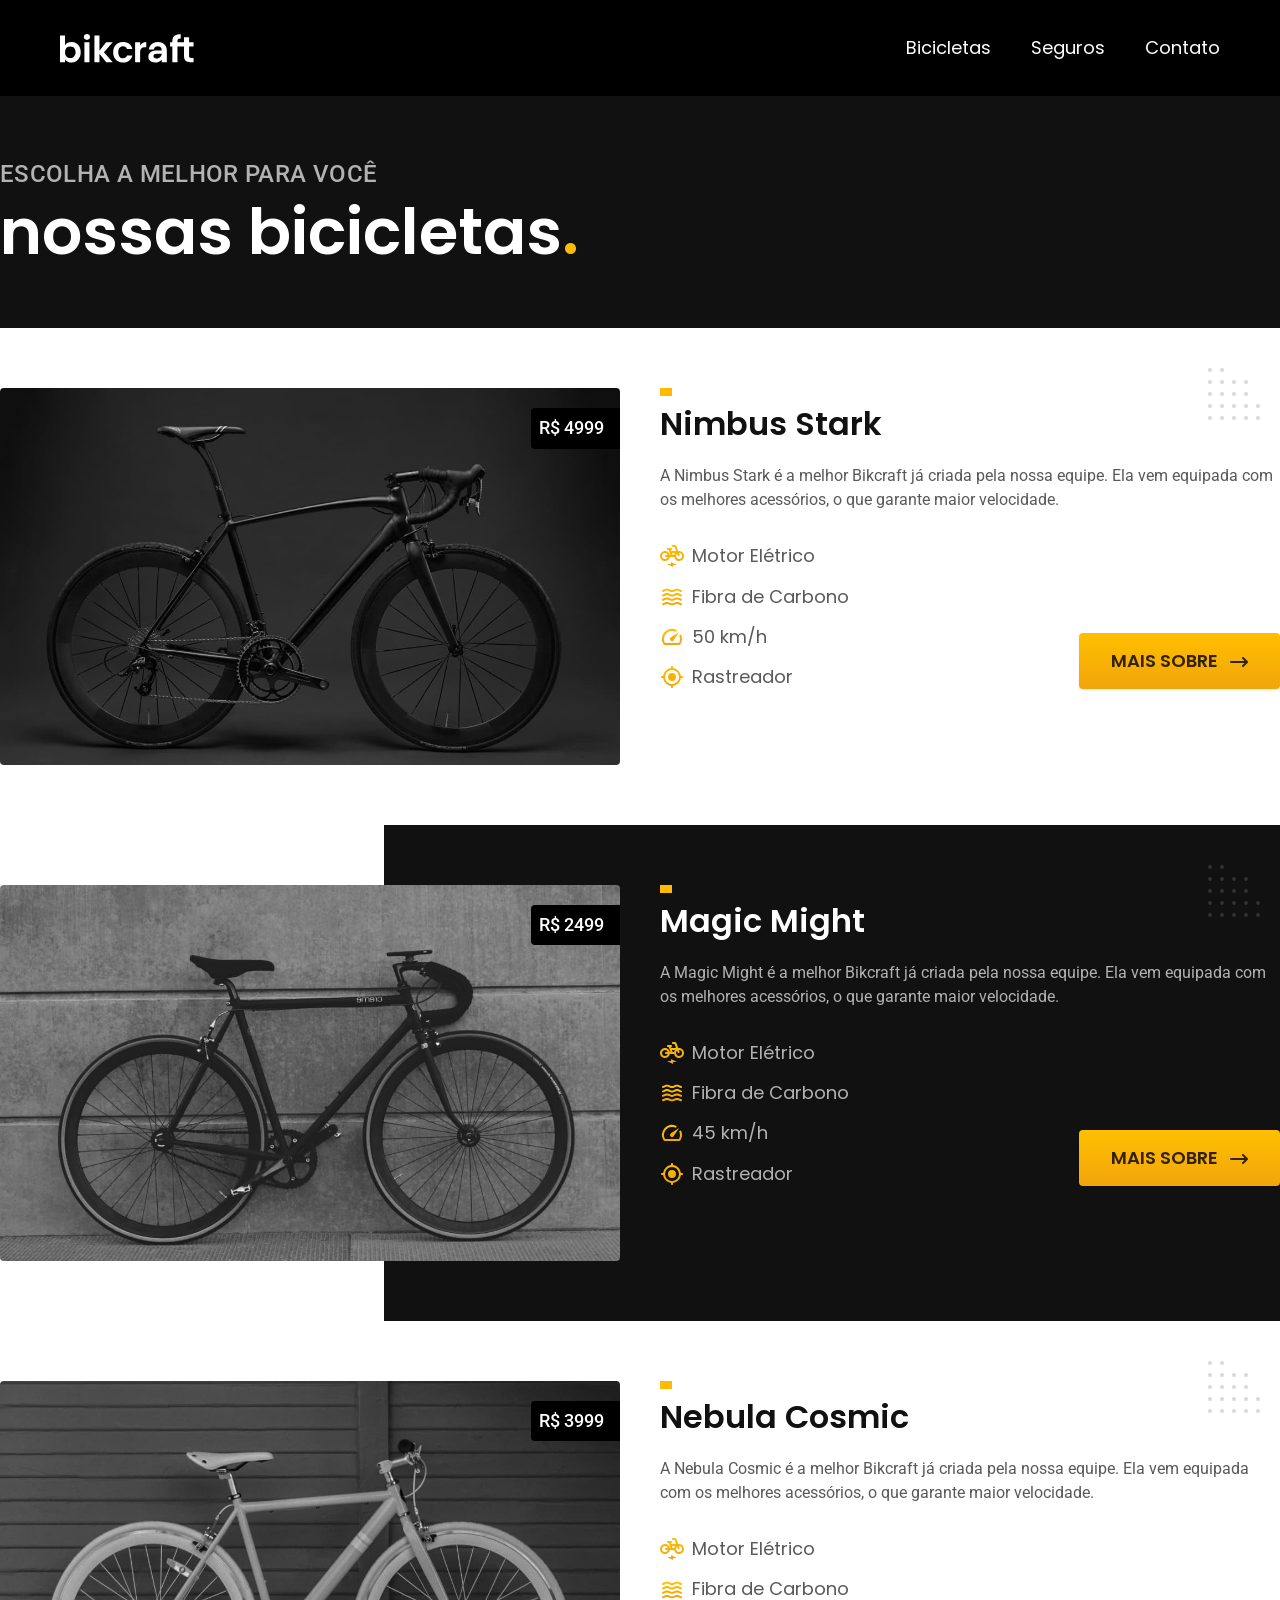
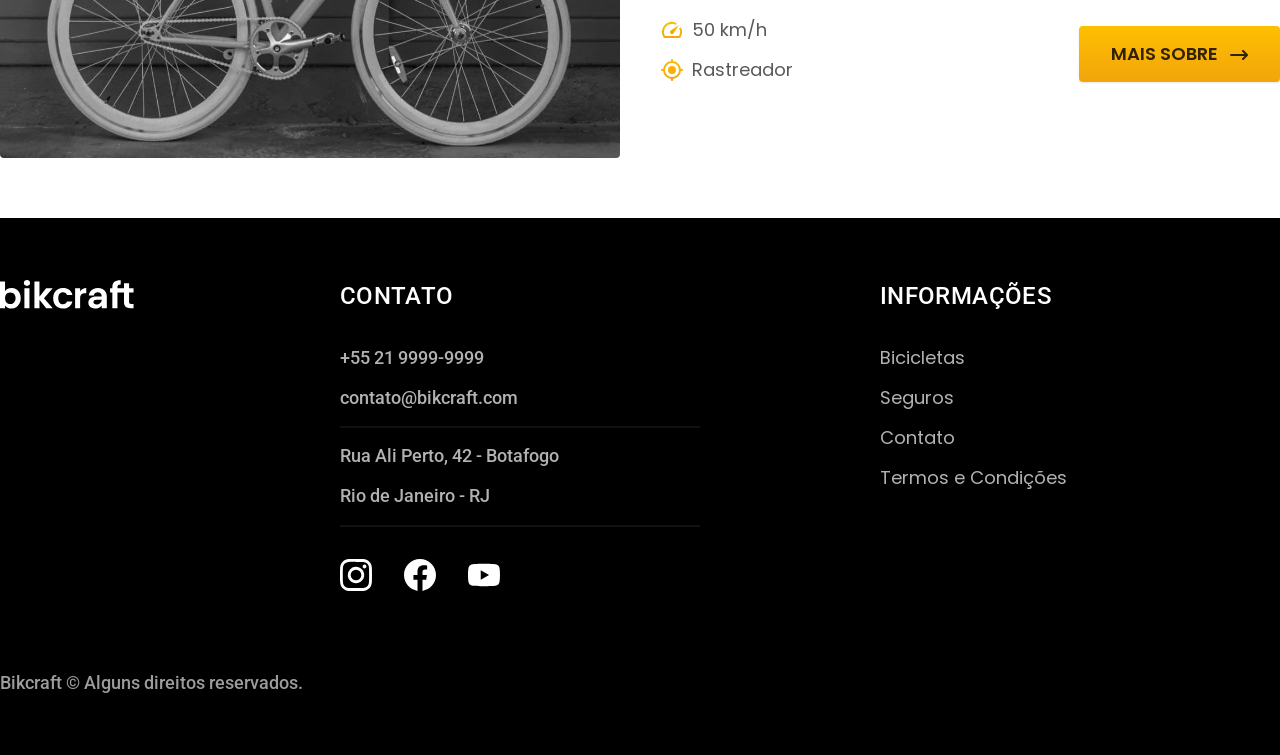
==== bicicletas.html @ a9822903 "Bicicletas" ====
<!DOCTYPE html>
<html lang="pt-br">

<head>
    <meta charset="UTF-8">
    <meta name="viewport" content="width=device-width, initial-scale=1.0">

    <title>Bicicletas | Bikcraft</title>
    <meta name="description" content="Bicicletas">

    <link rel="shortcut icon" href="public/favicon.svg" type="image/x-icon">
    <link rel="preload" href="./css/style.css" as="style">
    <link rel="stylesheet" href="./css/style.css">
    <script>document.documentElement.classList.add('js');</script>

    <link rel="preconnect" href="https://fonts.googleapis.com">
    <link rel="preconnect" href="https://fonts.gstatic.com" crossorigin>
    <link href="https://fonts.googleapis.com/css2?family=Merriweather:ital,wght@1,900&family=Poppins:wght@400;600&family=Roboto:wght@400;500&display=swap" rel="stylesheet">
</head>

<body id="bicicletas">
    <header class="header-bg">
        <div class="header container">
            <a href="./">
                <img src="./img/bikcraft.svg" alt="Bikcraft">
            </a>

            <nav aria-label="primaria">
                <ul class="header-menu font-1-m cor-0">
                    <li><a href="./bicicletas.html">Bicicletas</a></li>
                    <li><a href="./seguros.html">Seguros</a></li>
                    <li><a href="./contato.html">Contato</a></li>
                </ul>
            </nav>
        </div>
    </header>

    <main>
        <div class="titulo-bg">
            <div class="titulo container">
                <p class="font-2-l-b cor-5">Escolha a melhor para você</p>
                <h1 class="font-1-xxl cor-0">nossas bicicletas<span class="cor-p1">.</span></h1>
            </div>
        </div>

        <div class="bicicletas container">
            <div class="bicicletas-imagem">
                <img src="./img/bicicletas/nimbus.jpg" alt="Bicicleta preta">
                <span class="font-2-m cor-0">R$ 4999</span>
            </div>
            <div class="bicicletas-conteudo">
                <h2 class="font-1-xl">Nimbus Stark</h2>
                <p class="font-2-s cor-8">A Nimbus Stark é a melhor Bikcraft já criada pela nossa equipe. Ela vem equipada com os melhores acessórios, o que garante maior velocidade.</p>
                <ul class="font-1-m cor-8">
                    <li>
                        <img src="./img/icones/eletrica.svg" alt="">
                        Motor Elétrico
                    </li>
                    <li>
                        <img src="./img/icones/carbono.svg" alt="">
                        Fibra de Carbono
                    </li>
                    <li>
                        <img src="./img/icones/velocidade.svg" alt="">
                        50 km/h
                    </li>
                    <li>
                        <img src="./img/icones/rastreador.svg" alt="">
                        Rastreador
                    </li>
                </ul>
                <a class="botao seta" href="./bicicletas/nimbus.html">Mais Sobre</a>
            </div>
        </div>

        <div class="bicicletas-bg">
            <div class="bicicletas container">
                <div class="bicicletas-imagem">
                    <img src="./img/bicicletas/magic.jpg" alt="Bicicleta preta">
                    <span class="font-2-m cor-0">R$ 2499</span>
                </div>
                <div class="bicicletas-conteudo">
                    <h2 class="font-1-xl cor-0">Magic Might</h2>
                    <p class="font-2-s cor-5">A Magic Might é a melhor Bikcraft já criada pela nossa equipe. Ela vem equipada com os melhores acessórios, o que garante maior velocidade.</p>
                    <ul class="font-1-m cor-5">
                        <li>
                            <img src="./img/icones/eletrica.svg" alt="">
                            Motor Elétrico
                        </li>
                        <li>
                            <img src="./img/icones/carbono.svg" alt="">
                            Fibra de Carbono
                        </li>
                        <li>
                            <img src="./img/icones/velocidade.svg" alt="">
                            45 km/h
                        </li>
                        <li>
                            <img src="./img/icones/rastreador.svg" alt="">
                            Rastreador
                        </li>
                    </ul>
                    <a class="botao seta" href="./bicicletas/magic.html">Mais Sobre</a>
                </div>
            </div>
        </div>

        <div class="bicicletas container">
            <div class="bicicletas-imagem">
                <img src="./img/bicicletas/nebula.jpg" alt="Bicicleta preta">
                <span class="font-2-m cor-0">R$ 3999</span>
            </div>
            <div class="bicicletas-conteudo">
                <h2 class="font-1-xl">Nebula Cosmic</h2>
                <p class="font-2-s cor-8">A Nebula Cosmic é a melhor Bikcraft já criada pela nossa equipe. Ela vem equipada com os melhores acessórios, o que garante maior velocidade.</p>
                <ul class="font-1-m cor-8">
                    <li>
                        <img src="./img/icones/eletrica.svg" alt="">
                        Motor Elétrico
                    </li>
                    <li>
                        <img src="./img/icones/carbono.svg" alt="">
                        Fibra de Carbono
                    </li>
                    <li>
                        <img src="./img/icones/velocidade.svg" alt="">
                        50 km/h
                    </li>
                    <li>
                        <img src="./img/icones/rastreador.svg" alt="">
                        Rastreador
                    </li>
                </ul>
                <a class="botao seta" href="./bicicletas/nebula.html">Mais Sobre</a>
            </div>
        </div>

    </main>

    <footer class="footer-bg">
        <div class="footer container">
            <img src="./img/bikcraft.svg" alt="Bikcraft">
            <div class="footer-contato">
                <h3 class="font-2-l-b cor-0">Contato</h3>
                <ul class="font-2-m cor-5">
                    <li><a href="tel:+552199999999">+55 21 9999-9999</a></li>
                    <li><a href="mailto:contato@bikcraft.com">contato@bikcraft.com</a></li>
                    <li>Rua Ali Perto, 42 - Botafogo</li>
                    <li>Rio de Janeiro - RJ</li>
                </ul>
                <div class="footer-redes">
                    <a href="./">
                        <img src="./img/redes/instagram.svg" alt="Instagram">
                    </a>
                    <a href="./">
                        <img src="./img/redes/facebook.svg" alt="Facebook">
                    </a>
                    <a href="./">
                        <img src="./img/redes/youtube.svg" alt="Youtube">
                    </a>
                </div>
            </div>
            <div class="footer-informacoes">
                <h3 class="font-2-l-b cor-0">Informações</h3>
                <nav>
                    <ul class="font-1-m cor-5">
                        <li><a href="./bicicletas.html">Bicicletas</a></li>
                        <li><a href="./seguros.html">Seguros</a></li>
                        <li><a href="./contato.html">Contato</a></li>
                        <li><a href="./termos.html">Termos e Condições</a></li>
                    </ul>
                </nav>
            </div>
            <p class="footer-copy font-2-m cor-6">Bikcraft © Alguns direitos reservados.</p>
        </div>
    </footer>
    <script src="./js/script.js" type="module"></script>
</body>

</html>
---- css/style.css ----
@import "./global/global.css";
@import "./utilidades/tipografia.css";
@import "./utilidades/cores.css";

@import "./global/header.css";
@import "./global/footer.css";

/* Utilitários */
@import "./utilidades/componentes.css";

/* Home */
@import "./home/introducao.css";
@import "./home/tecnologia.css";
@import "./home/parceiros.css";
@import "./home/depoimento.css";
/* Bicicletas */
@import "./bicicletas/bicicletas-lista.css";
@import "./bicicletas/bicicletas.css";

/* Seguros */
@import "./seguros/seguros.css";

/* Termos */
@import "./termos/termos.css";
---- css/style.css ----
@import "./global/global.css";
@import "./utilidades/tipografia.css";
@import "./utilidades/cores.css";

@import "./global/header.css";
@import "./global/footer.css";

/* Utilitários */
@import "./utilidades/componentes.css";

/* Home */
@import "./home/introducao.css";
@import "./home/tecnologia.css";
@import "./home/parceiros.css";
@import "./home/depoimento.css";
/* Bicicletas */
@import "./bicicletas/bicicletas-lista.css";
@import "./bicicletas/bicicletas.css";

/* Seguros */
@import "./seguros/seguros.css";

/* Termos */
@import "./termos/termos.css";
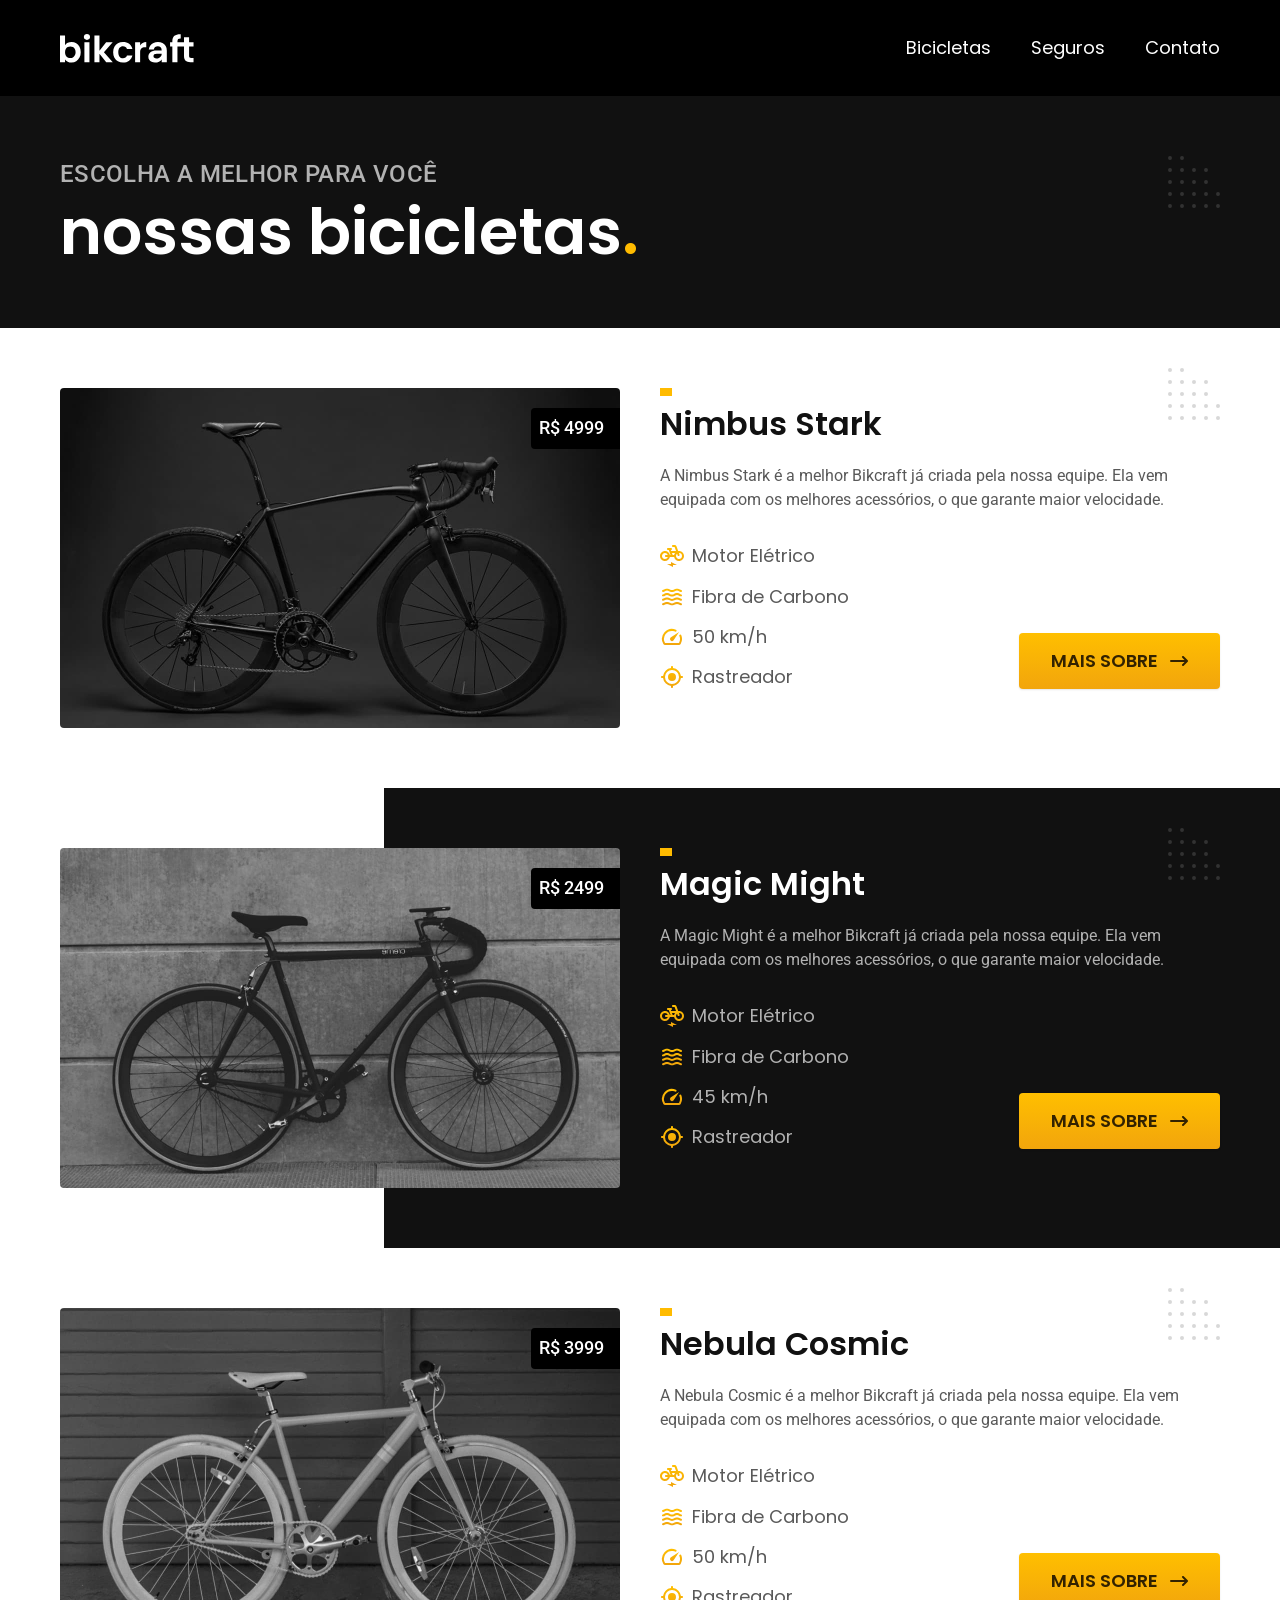
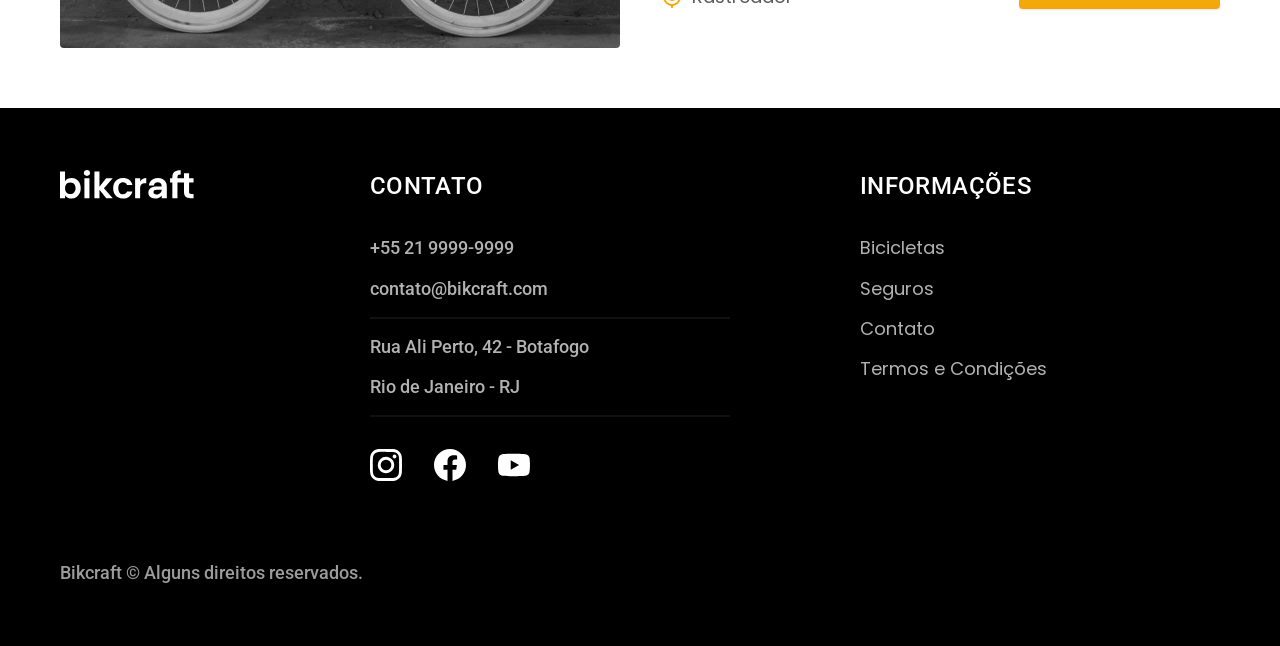
==== commit 8c120e73: "Otimizações" ====
--- a/bicicletas.html
+++ b/bicicletas.html
@@ -9,6 +9,7 @@
     <meta name="description" content="Bicicletas">
 
     <link rel="shortcut icon" href="public/favicon.svg" type="image/x-icon">
+    <link rel="preload" href="./css/style.css" as="style">
     <link rel="preload" href="./css/style.css" as="style">
     <link rel="stylesheet" href="./css/style.css">
     <script>document.documentElement.classList.add('js');</script>
--- a/css/style.css
+++ b/css/style.css
@@ -5,20 +5,35 @@
 @import "./global/header.css";
 @import "./global/footer.css";
 
-/* Utilitários */
+/* Utilidades */
 @import "./utilidades/componentes.css";
+@import "./utilidades/formulario.css";
 
 /* Home */
 @import "./home/introducao.css";
 @import "./home/tecnologia.css";
 @import "./home/parceiros.css";
 @import "./home/depoimento.css";
+
 /* Bicicletas */
 @import "./bicicletas/bicicletas-lista.css";
 @import "./bicicletas/bicicletas.css";
 
+/* Bicicleta */
+@import "./bicicleta/bicicleta.css";
+@import "./bicicleta/seguro.css";
+
 /* Seguros */
 @import "./seguros/seguros.css";
+@import "./seguros/vantagens.css";
+@import "./seguros/perguntas.css";
+
+/* Contato */
+@import "./contato/contato.css";
+@import "./contato/loja.css";
+
+/* Orçamento */
+@import "./orcamento/orcamento.css";
 
 /* Termos */
 @import "./termos/termos.css";
--- a/css/style.css
+++ b/css/style.css
@@ -5,20 +5,35 @@
 @import "./global/header.css";
 @import "./global/footer.css";
 
-/* Utilitários */
+/* Utilidades */
 @import "./utilidades/componentes.css";
+@import "./utilidades/formulario.css";
 
 /* Home */
 @import "./home/introducao.css";
 @import "./home/tecnologia.css";
 @import "./home/parceiros.css";
 @import "./home/depoimento.css";
+
 /* Bicicletas */
 @import "./bicicletas/bicicletas-lista.css";
 @import "./bicicletas/bicicletas.css";
 
+/* Bicicleta */
+@import "./bicicleta/bicicleta.css";
+@import "./bicicleta/seguro.css";
+
 /* Seguros */
 @import "./seguros/seguros.css";
+@import "./seguros/vantagens.css";
+@import "./seguros/perguntas.css";
+
+/* Contato */
+@import "./contato/contato.css";
+@import "./contato/loja.css";
+
+/* Orçamento */
+@import "./orcamento/orcamento.css";
 
 /* Termos */
 @import "./termos/termos.css";
--- a/css/style.css
+++ b/css/style.css
@@ -5,20 +5,35 @@
 @import "./global/header.css";
 @import "./global/footer.css";
 
-/* Utilitários */
+/* Utilidades */
 @import "./utilidades/componentes.css";
+@import "./utilidades/formulario.css";
 
 /* Home */
 @import "./home/introducao.css";
 @import "./home/tecnologia.css";
 @import "./home/parceiros.css";
 @import "./home/depoimento.css";
+
 /* Bicicletas */
 @import "./bicicletas/bicicletas-lista.css";
 @import "./bicicletas/bicicletas.css";
 
+/* Bicicleta */
+@import "./bicicleta/bicicleta.css";
+@import "./bicicleta/seguro.css";
+
 /* Seguros */
 @import "./seguros/seguros.css";
+@import "./seguros/vantagens.css";
+@import "./seguros/perguntas.css";
+
+/* Contato */
+@import "./contato/contato.css";
+@import "./contato/loja.css";
+
+/* Orçamento */
+@import "./orcamento/orcamento.css";
 
 /* Termos */
 @import "./termos/termos.css";
